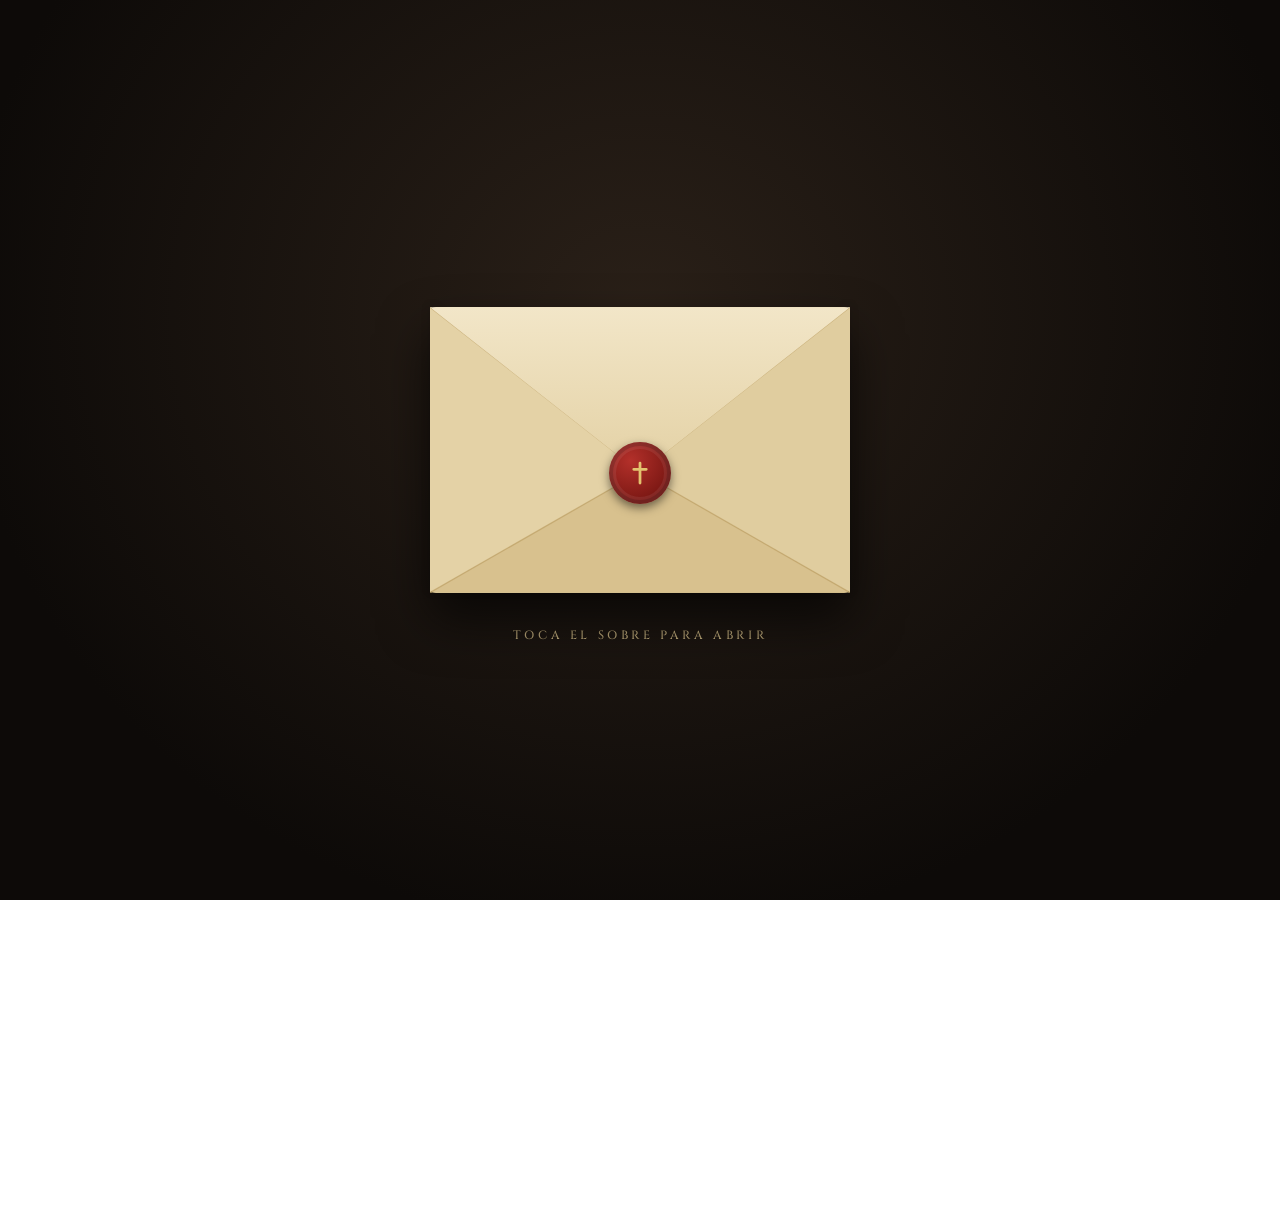
==== index.html @ 45297c43 "Add files via upload" ====
<!DOCTYPE html>
<html lang="es">
<head>
<meta charset="utf-8">
<meta name="viewport" content="width=device-width, initial-scale=1, viewport-fit=cover">
<title>Una carta de bienvenida | La Luz Verdadera</title>
<meta name="description" content="Una carta especial de bienvenida para quienes comienzan a caminar con Cristo.">
<meta property="og:title" content="Una carta de bienvenida">
<meta property="og:description" content="Una carta especial de bienvenida para quienes comienzan a caminar con Cristo.">
<meta property="og:type" content="website">
<meta name="theme-color" content="#0d0a08">
<link rel="preconnect" href="https://fonts.googleapis.com">
<link rel="preconnect" href="https://fonts.gstatic.com" crossorigin>
<link rel="stylesheet" href="https://fonts.googleapis.com/css2?family=Cormorant+Garamond:ital,wght@0,500;0,700;1,500&family=Cinzel:wght@500;700&display=swap">
<link rel="stylesheet" href="styles.css">
</head>
<body>
<main class="scene" id="scene">
  <p class="church" id="church"></p>

  <!-- SOBRE: capas back(1) < carta(2) < front(3) < solapa(4) < sello(6) -->
  <div class="layer env-back"></div>

  <div class="letter-clip" id="letterClip" aria-hidden="true">
    <article class="letter" id="letter">
      <svg class="cross" viewBox="0 0 24 32" width="22" height="30" aria-hidden="true"><path d="M12 2v28M5 11h14" stroke="#8A5F12" stroke-width="2.4" stroke-linecap="round" fill="none"/></svg>
      <h1 id="title"></h1>
      <div class="rule"><span></span></div>
      <div id="body"></div>
      <div class="rule"><span></span></div>
      <blockquote><p id="verse"></p><cite id="ref"></cite></blockquote>
      <p class="closing" id="closing"></p>
      <p class="sign" id="sign"></p>
      <p class="address" id="address"></p>
      <section class="schedule" id="scheduleSection">
        <h2>HORARIOS DE REUNIÓN</h2>
        <ul id="schedule"></ul>
      </section>
      <button class="again" id="again" type="button">CERRAR Y VOLVER A EMPEZAR</button>
    </article>
  </div>

  <div class="layer env-front">
    <svg viewBox="0 0 300 204" preserveAspectRatio="none" width="100%" height="100%" aria-hidden="true">
      <polygon points="0,0 150,118 0,204" fill="#E4D2A6"/>
      <polygon points="300,0 150,118 300,204" fill="#E0CD9F"/>
      <polygon points="0,204 150,118 300,204" fill="#D8C18E"/>
      <path d="M0 0L150 118L300 0M0 204L150 118L300 204" stroke="#B99A5B" stroke-opacity=".55" stroke-width="1" fill="none"/>
    </svg>
  </div>
  <div class="flap"></div>
  <div class="seal" aria-hidden="true"><svg viewBox="0 0 24 24" width="30" height="30"><path d="M12 4v16M7 9h10" stroke="#E3C36F" stroke-width="2.2" stroke-linecap="round" fill="none"/></svg></div>
  <button class="hit" id="open" type="button" aria-label="Abrir la carta de bienvenida"></button>
  <p class="hint">TOCA EL SOBRE PARA ABRIR</p>
</main>
<script src="script.js"></script>
</body>
</html>
---- styles.css ----
/* ===== Carta de bienvenida — estilos ===== */
:root{--ew:min(86vw,420px);--lw:min(92vw,520px);--gold:#C9A24D;--ink:#3B2A1A}
*{box-sizing:border-box}
html,body{margin:0}
body{min-height:100vh;min-height:100svh;background:radial-gradient(ellipse at 50% 35%,#2a2018 0%,#0d0a08 75%) fixed;color:#E8D9B5;font-family:'Cormorant Garamond',Georgia,serif;overflow-x:hidden;-webkit-text-size-adjust:100%}

/* Escena: el sobre queda centrado verticalmente */
.scene{position:relative;width:var(--ew);height:calc(var(--ew)*.68);margin:calc((100vh - var(--ew)*.68)/2) auto 0;margin-top:calc((100svh - var(--ew)*.68)/2);perspective:1100px}
.layer{position:absolute;inset:0}
.church{position:absolute;bottom:calc(100% + 36px);width:112%;left:-6%;margin:0;text-align:center;font:500 11px/1.6 'Cinzel',serif;letter-spacing:.16em;text-transform:uppercase;color:var(--gold);transition:opacity .6s}
.hint{position:absolute;top:calc(100% + 34px);width:100%;margin:0;text-align:center;font:500 12px 'Cinzel',serif;letter-spacing:.3em;color:#b9a577;animation:pulse 2.4s ease-in-out infinite;transition:opacity .5s}
@keyframes pulse{50%{opacity:.45}}

/* Sobre */
.env-back{z-index:1;border-radius:6px;background:linear-gradient(160deg,#EFE2C0,#D6C08A);box-shadow:0 26px 50px rgba(0,0,0,.65);transition:opacity .8s}
.env-front{z-index:3;transition:opacity .8s}
.env-front svg{display:block;filter:drop-shadow(0 -2px 4px rgba(0,0,0,.15))}
.flap{position:absolute;inset:0;z-index:4;clip-path:polygon(0 0,100% 0,50% 58%);transform-origin:50% 0;background:linear-gradient(180deg,#F2E6C8,#D9C28B);transition:transform .9s ease-in-out,z-index 0s .45s,opacity .8s}
.seal{position:absolute;left:50%;top:58%;width:62px;height:62px;margin:-31px 0 0 -31px;z-index:6;border-radius:50%;display:grid;place-items:center;background:radial-gradient(circle at 35% 30%,#B3302A,#7A1713 72%);box-shadow:0 4px 10px rgba(0,0,0,.5),inset 0 0 0 4px rgba(0,0,0,.14),inset 0 0 0 7px rgba(255,255,255,.07);transition:opacity .5s,transform .5s}
.hit{position:absolute;inset:0;z-index:7;background:none;border:0;padding:0;cursor:pointer;-webkit-tap-highlight-color:transparent}
.hit:focus-visible{outline:2px solid var(--gold);outline-offset:6px}

/* Secuencia: seal-off -> flap-open -> rise -> out */
.seal-off .seal{opacity:0;transform:scale(1.35)}
.seal-off .hint,.seal-off .church{opacity:0}
.seal-off .hit{pointer-events:none}
.flap-open .flap{transform:rotateX(180deg);z-index:1}

/* La carta sale por detrás del bolsillo (clip-path recorta lo que queda debajo del sobre) */
.letter-clip{position:absolute;inset:0;z-index:2;visibility:hidden;pointer-events:none;clip-path:inset(-3000% -100% 0 -100%);transition:clip-path 1.4s ease}
.letter-clip.show{visibility:visible}
.letter{position:absolute;left:50%;top:6%;width:var(--lw);transform-origin:50% 0;transform:translate(-50%,0) scale(var(--s0,.7));transition:transform 1.2s cubic-bezier(.45,.05,.2,1)}
.rise .letter{transform:translate(-50%,var(--rise,-120px)) scale(var(--s0,.7))}
.out .letter-clip{z-index:5;pointer-events:auto;clip-path:inset(-3000% -100% -3000% -100%)}
.out .letter{transform:translate(-50%,var(--fy,0px)) scale(1);transition-duration:1.5s}
.out .env-back,.out .env-front,.out .flap,.out .seal{opacity:0}

/* Hoja de pergamino */
.letter{padding:44px 34px 36px;color:var(--ink);text-align:center;border-radius:4px;background:radial-gradient(ellipse at 50% 40%,#FBF3DD 0%,#F3E6C3 68%,#E2CD98 100%);box-shadow:inset 0 0 46px rgba(120,80,20,.32),0 14px 34px rgba(0,0,0,.55)}
.letter::before{content:"";position:absolute;inset:0;border-radius:4px;pointer-events:none;mix-blend-mode:multiply;opacity:.35;background:url("data:image/svg+xml;utf8,<svg xmlns='http://www.w3.org/2000/svg' width='200' height='200'><filter id='n'><feTurbulence type='fractalNoise' baseFrequency='.8' numOctaves='2'/><feColorMatrix values='0 0 0 0 .45 0 0 0 0 .32 0 0 0 0 .15 0 0 0 .5 0'/></filter><rect width='200' height='200' filter='url(%23n)'/></svg>")}
.letter>*{position:relative}
.cross{display:block;margin:0 auto 10px}
h1{margin:0;font:700 clamp(22px,6vw,30px)/1.2 'Cinzel',serif;letter-spacing:.08em}
.rule{margin:16px auto;display:flex;align-items:center;gap:10px;max-width:220px}
.rule::before,.rule::after{content:"";flex:1;height:1px;background:linear-gradient(90deg,transparent,#B58A2E)}
.rule::after{background:linear-gradient(270deg,transparent,#B58A2E)}
.rule span{width:7px;height:7px;transform:rotate(45deg);background:#B58A2E}
.letter p{margin:0 0 14px;font-size:clamp(18px,4.6vw,21px);line-height:1.45;font-weight:500}
.letter .greet{text-align:left;font-weight:700}
.letter .para{text-align:left}
blockquote{margin:0 0 18px;padding:0 6px}
blockquote p{font-style:italic;margin-bottom:6px!important}
.address{margin:22px auto 0!important;max-width:340px;font-size:15px!important;line-height:1.35!important;font-style:italic;color:#72552a}
.schedule[hidden]{display:none}
cite{display:block;font:500 13px 'Cinzel',serif;letter-spacing:.12em;color:#8A5F12;font-style:normal}
.closing{margin:18px 0 0!important;font-style:italic}
.sign{font-weight:700!important;margin-bottom:6px!important}
.schedule{margin-top:20px;padding-top:18px;border-top:1px solid rgba(181,138,46,.6)}
h2{margin:0 0 12px;font:700 14px 'Cinzel',serif;letter-spacing:.2em;color:#8A5F12}
ul{list-style:none;margin:0;padding:0}
li{margin:0 0 10px;font-size:clamp(17px,4.4vw,20px);line-height:1.35}
li b{display:block;font-family:'Cinzel',serif;font-size:.8em;letter-spacing:.1em}
.again{margin-top:22px;padding:13px 22px;max-width:100%;font:700 12px 'Cinzel',serif;letter-spacing:.16em;color:#F3E6C3;background:#3B2A1A;border:1px solid #B58A2E;border-radius:999px;cursor:pointer;-webkit-tap-highlight-color:transparent}
.again:focus-visible{outline:2px solid #8A5F12;outline-offset:3px}

/* Accesibilidad: sin animaciones para quien las reduce */
@media(max-width:380px){.letter{padding:34px 22px 28px}.church{font-size:9px;letter-spacing:.1em}.hint{font-size:10px;letter-spacing:.18em}.seal{width:54px;height:54px;margin:-27px 0 0 -27px}}
@media (prefers-reduced-motion:reduce){*,*::before,*::after{transition-duration:.01s!important;transition-delay:0s!important;animation:none!important}}
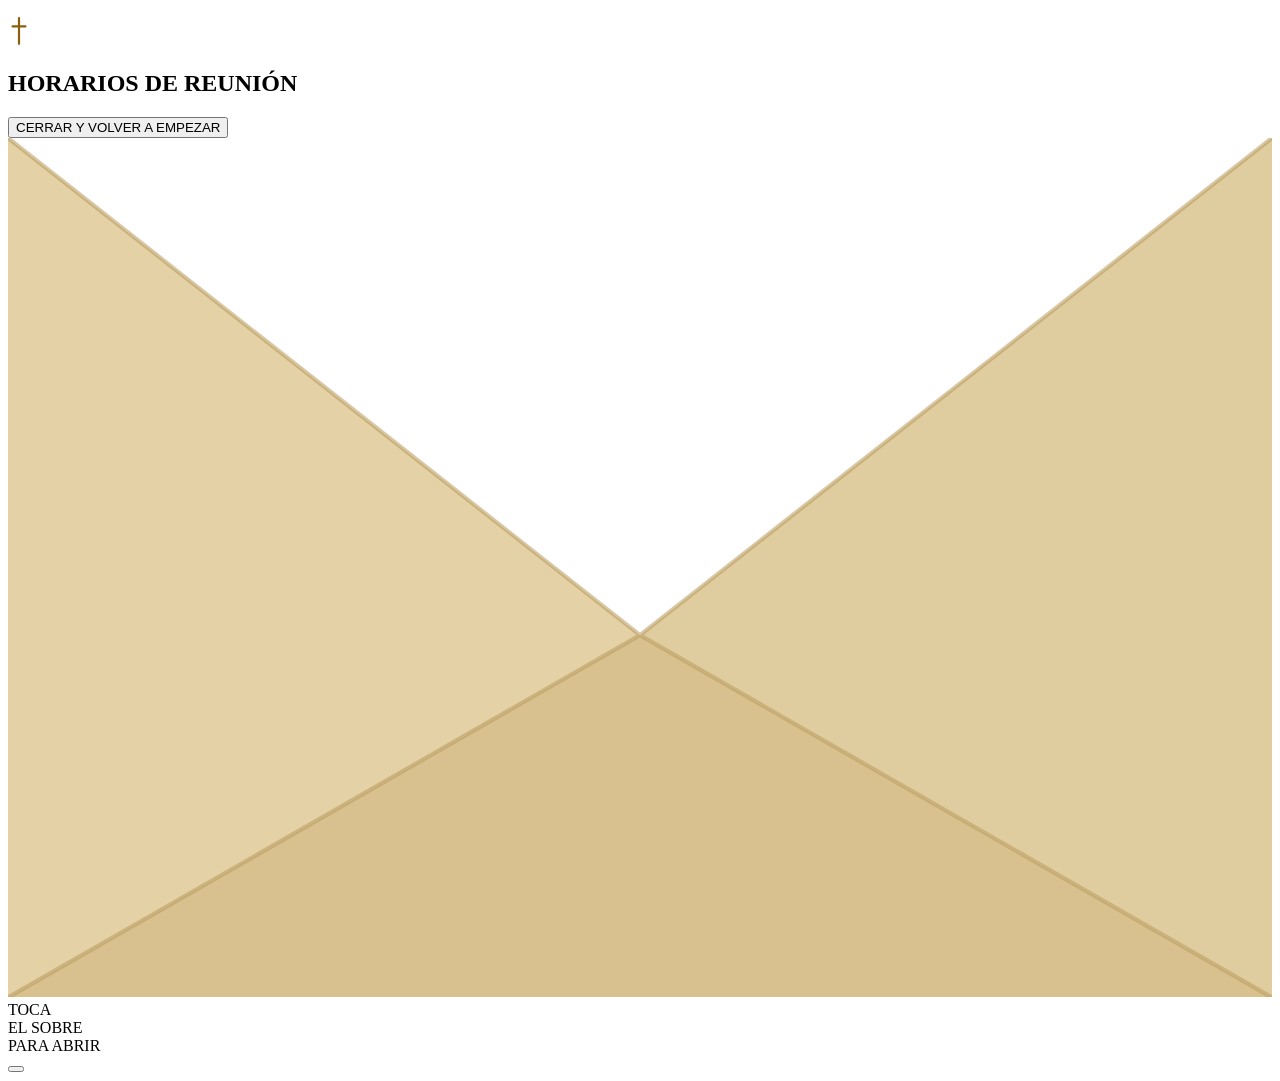
==== commit 0d48b3f6: "Rename index (1).html to index.html" ====
--- a/index.html
+++ b/index.html
@@ -49,9 +49,8 @@
     </svg>
   </div>
   <div class="flap"></div>
-  <div class="seal" aria-hidden="true"><svg viewBox="0 0 24 24" width="30" height="30"><path d="M12 4v16M7 9h10" stroke="#E3C36F" stroke-width="2.2" stroke-linecap="round" fill="none"/></svg></div>
+  <div class="seal" aria-hidden="true"><span class="seal-text">TOCA<br>EL SOBRE<br>PARA ABRIR</span></div>
   <button class="hit" id="open" type="button" aria-label="Abrir la carta de bienvenida"></button>
-  <p class="hint">TOCA EL SOBRE PARA ABRIR</p>
 </main>
 <script src="script.js"></script>
 </body>
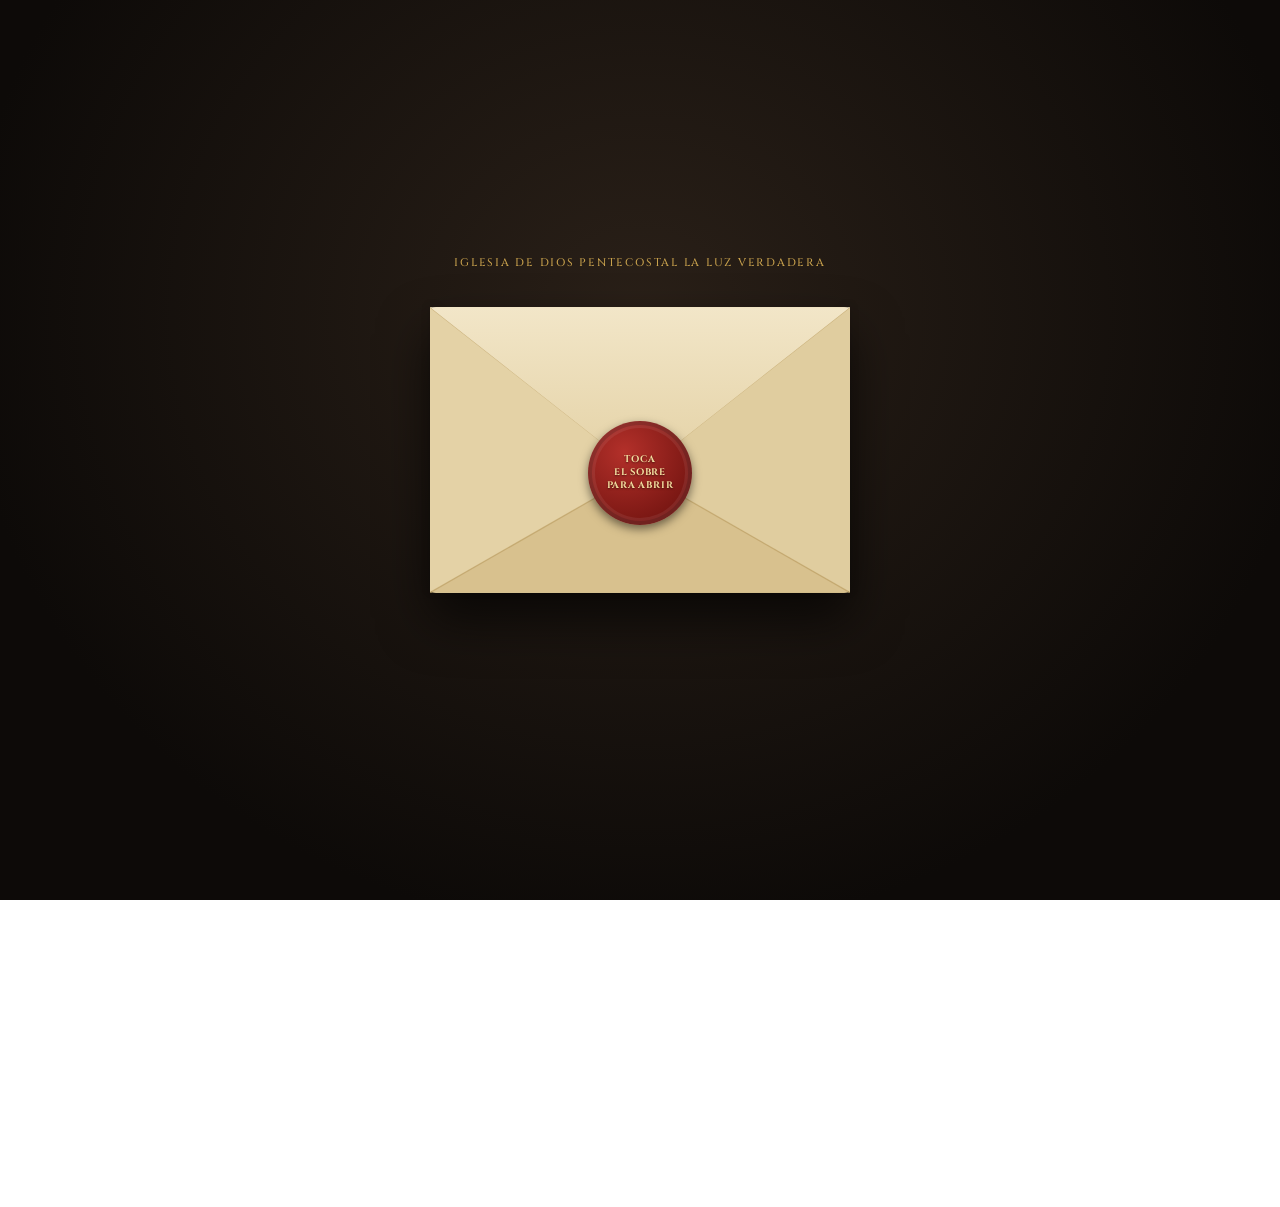
==== commit ca293e01: "Rename index (2).html to index.html" ====
--- a/index.html
+++ b/index.html
@@ -8,6 +8,14 @@
 <meta property="og:title" content="Una carta de bienvenida">
 <meta property="og:description" content="Una carta especial de bienvenida para quienes comienzan a caminar con Cristo.">
 <meta property="og:type" content="website">
+<meta property="og:url" content="https://raydisjosuemendezbatista-sudo.github.io/carta-de-invitaci-n-/">
+<meta property="og:image" content="https://raydisjosuemendezbatista-sudo.github.io/carta-de-invitaci-n-/preview.jpg">
+<meta property="og:image:type" content="image/jpeg">
+<meta property="og:image:width" content="1200">
+<meta property="og:image:height" content="630">
+<meta property="og:image:alt" content="Sobre con sello rojo y cruz: carta de bienvenida de la Iglesia de Dios Pentecostal La Luz Verdadera">
+<meta name="twitter:card" content="summary_large_image">
+<meta name="twitter:image" content="https://raydisjosuemendezbatista-sudo.github.io/carta-de-invitaci-n-/preview.jpg">
 <meta name="theme-color" content="#0d0a08">
 <link rel="preconnect" href="https://fonts.googleapis.com">
 <link rel="preconnect" href="https://fonts.gstatic.com" crossorigin>
--- a/styles.css
+++ b/styles.css
@@ -0,0 +1,68 @@
+/* ===== Carta de bienvenida — estilos ===== */
+:root{--ew:min(86vw,420px);--lw:min(92vw,520px);--gold:#C9A24D;--ink:#3B2A1A}
+*{box-sizing:border-box}
+html,body{margin:0}
+body{min-height:100vh;min-height:100svh;background:radial-gradient(ellipse at 50% 35%,#2a2018 0%,#0d0a08 75%) fixed;color:#E8D9B5;font-family:'Cormorant Garamond',Georgia,serif;overflow-x:hidden;-webkit-text-size-adjust:100%}
+
+/* Escena: el sobre queda centrado verticalmente */
+.scene{position:relative;width:var(--ew);height:calc(var(--ew)*.68);margin:calc((100vh - var(--ew)*.68)/2) auto 0;margin-top:calc((100svh - var(--ew)*.68)/2);perspective:1100px}
+.layer{position:absolute;inset:0}
+.church{position:absolute;bottom:calc(100% + 36px);width:112%;left:-6%;margin:0;text-align:center;font:500 11px/1.6 'Cinzel',serif;letter-spacing:.16em;text-transform:uppercase;color:var(--gold);transition:opacity .6s}
+@keyframes pulse{50%{opacity:.45}}
+
+/* Sobre */
+.env-back{z-index:1;border-radius:6px;background:linear-gradient(160deg,#EFE2C0,#D6C08A);box-shadow:0 26px 50px rgba(0,0,0,.65);transition:opacity .8s}
+.env-front{z-index:3;transition:opacity .8s}
+.env-front svg{display:block;filter:drop-shadow(0 -2px 4px rgba(0,0,0,.15))}
+.flap{position:absolute;inset:0;z-index:4;clip-path:polygon(0 0,100% 0,50% 58%);transform-origin:50% 0;background:linear-gradient(180deg,#F2E6C8,#D9C28B);transition:transform .9s ease-in-out,z-index 0s .45s,opacity .8s}
+.seal{position:absolute;left:50%;top:58%;width:104px;height:104px;margin:-52px 0 0 -52px;z-index:6;border-radius:50%;display:grid;place-items:center;background:radial-gradient(circle at 35% 30%,#B3302A,#7A1713 72%);box-shadow:0 4px 10px rgba(0,0,0,.5),inset 0 0 0 4px rgba(0,0,0,.14),inset 0 0 0 7px rgba(255,255,255,.07);transition:opacity .5s,transform .5s}
+.seal-text{font:700 9.5px/1.4 'Cinzel',serif;letter-spacing:.08em;text-align:center;color:#F3DFA0;text-shadow:0 1px 2px rgba(0,0,0,.5);animation:pulse 2.4s ease-in-out infinite}
+.hit{position:absolute;inset:0;z-index:7;background:none;border:0;padding:0;cursor:pointer;-webkit-tap-highlight-color:transparent}
+.hit:focus-visible{outline:2px solid var(--gold);outline-offset:6px}
+
+/* Secuencia: seal-off -> flap-open -> rise -> out */
+.seal-off .seal{opacity:0;transform:scale(1.35)}
+.seal-off .church{opacity:0}
+.seal-off .hit{pointer-events:none}
+.flap-open .flap{transform:rotateX(180deg);z-index:1}
+
+/* La carta sale por detrás del bolsillo (clip-path recorta lo que queda debajo del sobre) */
+.letter-clip{position:absolute;inset:0;z-index:2;visibility:hidden;pointer-events:none;clip-path:inset(-3000% -100% 0 -100%);transition:clip-path 1.4s ease}
+.letter-clip.show{visibility:visible}
+.letter{position:absolute;left:50%;top:6%;width:var(--lw);transform-origin:50% 0;transform:translate(-50%,0) scale(var(--s0,.7));transition:transform 1.2s cubic-bezier(.45,.05,.2,1)}
+.rise .letter{transform:translate(-50%,var(--rise,-120px)) scale(var(--s0,.7))}
+.out .letter-clip{z-index:5;pointer-events:auto;clip-path:inset(-3000% -100% -3000% -100%)}
+.out .letter{transform:translate(-50%,var(--fy,0px)) scale(1);transition-duration:1.5s}
+.out .env-back,.out .env-front,.out .flap,.out .seal{opacity:0}
+
+/* Hoja de pergamino */
+.letter{padding:44px 34px 36px;color:var(--ink);text-align:center;border-radius:4px;background:radial-gradient(ellipse at 50% 40%,#FBF3DD 0%,#F3E6C3 68%,#E2CD98 100%);box-shadow:inset 0 0 46px rgba(120,80,20,.32),0 14px 34px rgba(0,0,0,.55)}
+.letter::before{content:"";position:absolute;inset:0;border-radius:4px;pointer-events:none;mix-blend-mode:multiply;opacity:.35;background:url("data:image/svg+xml;utf8,<svg xmlns='http://www.w3.org/2000/svg' width='200' height='200'><filter id='n'><feTurbulence type='fractalNoise' baseFrequency='.8' numOctaves='2'/><feColorMatrix values='0 0 0 0 .45 0 0 0 0 .32 0 0 0 0 .15 0 0 0 .5 0'/></filter><rect width='200' height='200' filter='url(%23n)'/></svg>")}
+.letter>*{position:relative}
+.cross{display:block;margin:0 auto 10px}
+h1{margin:0;font:700 clamp(22px,6vw,30px)/1.2 'Cinzel',serif;letter-spacing:.08em}
+.rule{margin:16px auto;display:flex;align-items:center;gap:10px;max-width:220px}
+.rule::before,.rule::after{content:"";flex:1;height:1px;background:linear-gradient(90deg,transparent,#B58A2E)}
+.rule::after{background:linear-gradient(270deg,transparent,#B58A2E)}
+.rule span{width:7px;height:7px;transform:rotate(45deg);background:#B58A2E}
+.letter p{margin:0 0 14px;font-size:clamp(18px,4.6vw,21px);line-height:1.45;font-weight:500}
+.letter .greet{text-align:left;font-weight:700}
+.letter .para{text-align:left}
+blockquote{margin:0 0 18px;padding:0 6px}
+blockquote p{font-style:italic;margin-bottom:6px!important}
+.address{margin:22px auto 0!important;max-width:340px;font-size:15px!important;line-height:1.35!important;font-style:italic;color:#72552a}
+.schedule[hidden]{display:none}
+cite{display:block;font:500 13px 'Cinzel',serif;letter-spacing:.12em;color:#8A5F12;font-style:normal}
+.closing{margin:18px 0 0!important;font-style:italic}
+.sign{font-weight:700!important;margin-bottom:6px!important}
+.schedule{margin-top:20px;padding-top:18px;border-top:1px solid rgba(181,138,46,.6)}
+h2{margin:0 0 12px;font:700 14px 'Cinzel',serif;letter-spacing:.2em;color:#8A5F12}
+ul{list-style:none;margin:0;padding:0}
+li{margin:0 0 10px;font-size:clamp(17px,4.4vw,20px);line-height:1.35}
+li b{display:block;font-family:'Cinzel',serif;font-size:.8em;letter-spacing:.1em}
+.again{margin-top:22px;padding:13px 22px;max-width:100%;font:700 12px 'Cinzel',serif;letter-spacing:.16em;color:#F3E6C3;background:#3B2A1A;border:1px solid #B58A2E;border-radius:999px;cursor:pointer;-webkit-tap-highlight-color:transparent}
+.again:focus-visible{outline:2px solid #8A5F12;outline-offset:3px}
+
+/* Accesibilidad: sin animaciones para quien las reduce */
+@media(max-width:380px){.letter{padding:34px 22px 28px}.church{font-size:9px;letter-spacing:.1em}.seal{width:92px;height:92px;margin:-46px 0 0 -46px}.seal-text{font-size:8.5px;letter-spacing:.06em}}
+@media (prefers-reduced-motion:reduce){*,*::before,*::after{transition-duration:.01s!important;transition-delay:0s!important;animation:none!important}}
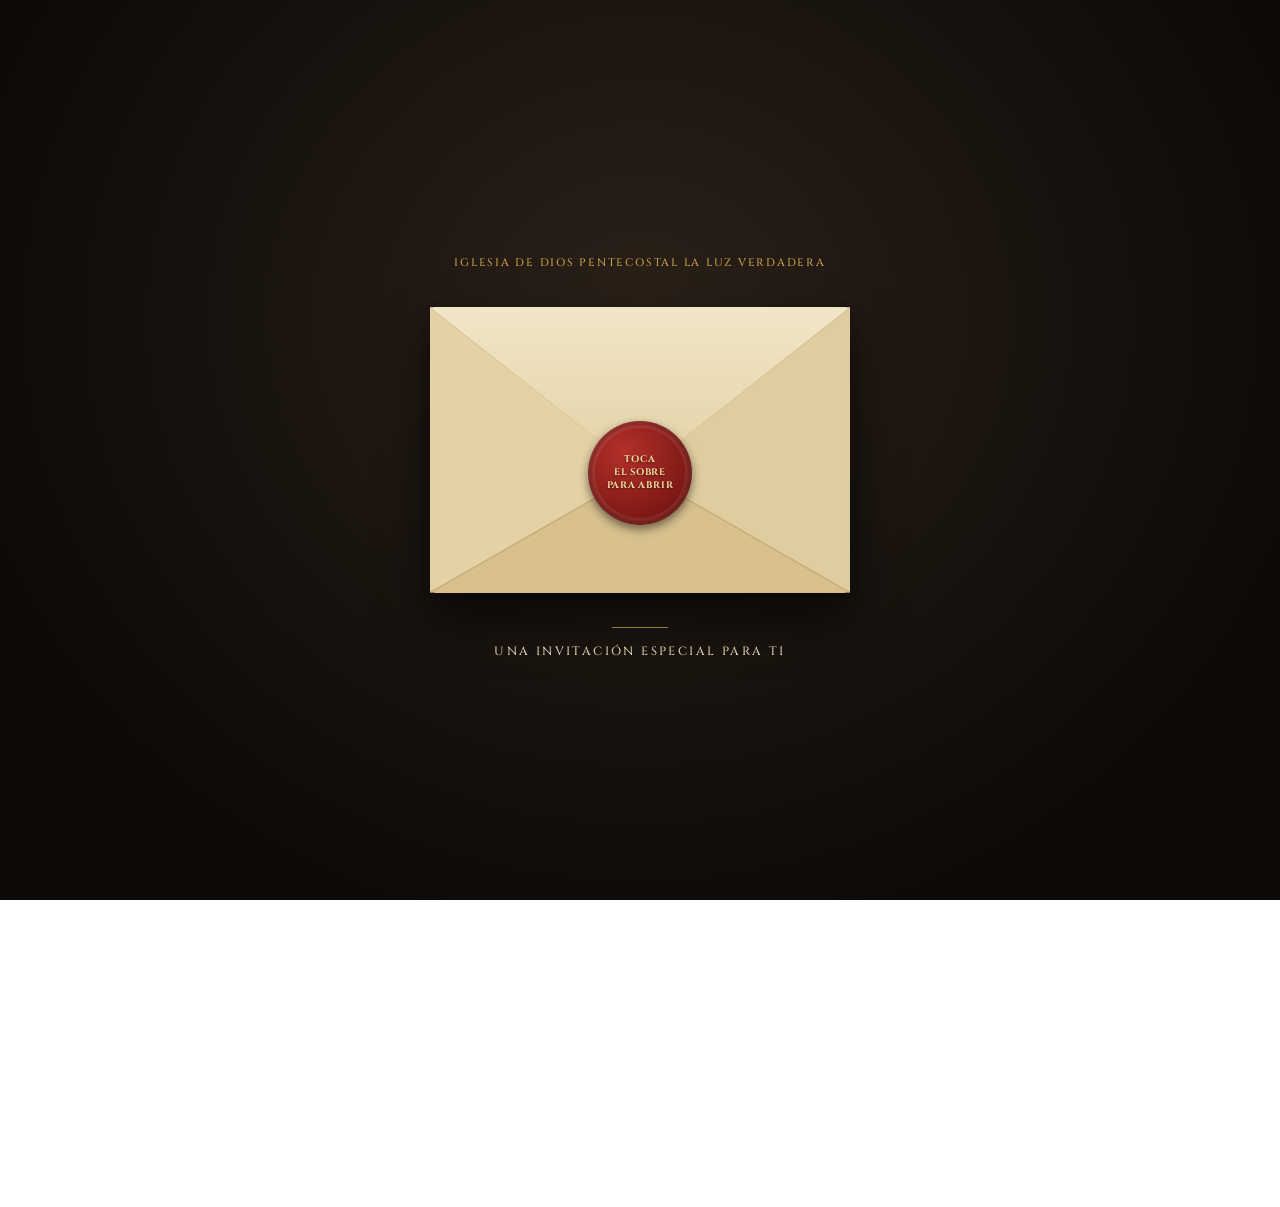
==== commit d0014f35: "Add files via upload" ====
--- a/index.html
+++ b/index.html
@@ -3,17 +3,17 @@
 <head>
 <meta charset="utf-8">
 <meta name="viewport" content="width=device-width, initial-scale=1, viewport-fit=cover">
-<title>Una carta de bienvenida | La Luz Verdadera</title>
-<meta name="description" content="Una carta especial de bienvenida para quienes comienzan a caminar con Cristo.">
-<meta property="og:title" content="Una carta de bienvenida">
-<meta property="og:description" content="Una carta especial de bienvenida para quienes comienzan a caminar con Cristo.">
+<title>Estás invitado | Culto especial de bienvenida | La Luz Verdadera</title>
+<meta name="description" content="Culto especial de bienvenida para nuevos creyentes. Sábado 28 de noviembre, 6:00 p. m. Iglesia La Luz Verdadera, Barahona.">
+<meta property="og:title" content="Estás invitado: culto especial de bienvenida">
+<meta property="og:description" content="Para nuevos creyentes. Sábado 28 de noviembre, 6:00 p. m. Aparta la fecha y ven con el corazón dispuesto.">
 <meta property="og:type" content="website">
 <meta property="og:url" content="https://raydisjosuemendezbatista-sudo.github.io/carta-de-invitaci-n-/">
 <meta property="og:image" content="https://raydisjosuemendezbatista-sudo.github.io/carta-de-invitaci-n-/preview.jpg">
 <meta property="og:image:type" content="image/jpeg">
 <meta property="og:image:width" content="1200">
-<meta property="og:image:height" content="630">
-<meta property="og:image:alt" content="Sobre con sello rojo y cruz: carta de bienvenida de la Iglesia de Dios Pentecostal La Luz Verdadera">
+<meta property="og:image:height" content="1200">
+<meta property="og:image:alt" content="Sobre con sello rojo y cruz: invitación al culto especial de bienvenida, sábado 28 de noviembre, Iglesia de Dios Pentecostal La Luz Verdadera">
 <meta name="twitter:card" content="summary_large_image">
 <meta name="twitter:image" content="https://raydisjosuemendezbatista-sudo.github.io/carta-de-invitaci-n-/preview.jpg">
 <meta name="theme-color" content="#0d0a08">
@@ -31,19 +31,29 @@
 
   <div class="letter-clip" id="letterClip" aria-hidden="true">
     <article class="letter" id="letter">
-      <svg class="cross" viewBox="0 0 24 32" width="22" height="30" aria-hidden="true"><path d="M12 2v28M5 11h14" stroke="#8A5F12" stroke-width="2.4" stroke-linecap="round" fill="none"/></svg>
+      <div class="frame" aria-hidden="true"></div>
+
+      <p class="eyebrow">
+        <svg class="cross" viewBox="0 0 24 32" width="14" height="19" aria-hidden="true"><path d="M12 2v28M5 11h14" stroke="#8A5F12" stroke-width="2.6" stroke-linecap="round" fill="none"/></svg>
+        <span id="eyebrow"></span>
+      </p>
       <h1 id="title"></h1>
       <div class="rule"><span></span></div>
-      <div id="body"></div>
-      <div class="rule"><span></span></div>
+
       <blockquote><p id="verse"></p><cite id="ref"></cite></blockquote>
-      <p class="closing" id="closing"></p>
-      <p class="sign" id="sign"></p>
-      <p class="address" id="address"></p>
-      <section class="schedule" id="scheduleSection">
-        <h2>HORARIOS DE REUNIÓN</h2>
-        <ul id="schedule"></ul>
+
+      <section class="event" id="event" aria-label="Fecha y hora del culto">
+        <p class="ev-label" id="evLabel"></p>
+        <p class="ev-day" id="evDay"></p>
+        <p class="ev-time" id="evTime"></p>
+        <p class="ev-place" id="evPlace"></p>
       </section>
+
+      <p class="pledge"><strong id="pledgeStrong"></strong> <span id="pledgeText"></span></p>
+
+      <button class="rsvp" id="rsvp" type="button"></button>
+      <p class="sign"><span id="closing"></span> <b id="sign"></b></p>
+
       <button class="again" id="again" type="button">CERRAR Y VOLVER A EMPEZAR</button>
     </article>
   </div>
@@ -58,7 +68,8 @@
   </div>
   <div class="flap"></div>
   <div class="seal" aria-hidden="true"><span class="seal-text">TOCA<br>EL SOBRE<br>PARA ABRIR</span></div>
-  <button class="hit" id="open" type="button" aria-label="Abrir la carta de bienvenida"></button>
+  <p class="tag" id="tag"></p>
+  <button class="hit" id="open" type="button" aria-label="Abrir la invitación"></button>
 </main>
 <script src="script.js"></script>
 </body>
--- a/styles.css
+++ b/styles.css
@@ -7,6 +7,9 @@
 /* Escena: el sobre queda centrado verticalmente */
 .scene{position:relative;width:var(--ew);height:calc(var(--ew)*.68);margin:calc((100vh - var(--ew)*.68)/2) auto 0;margin-top:calc((100svh - var(--ew)*.68)/2);perspective:1100px}
 .layer{position:absolute;inset:0}
+.tag{position:absolute;top:calc(100% + 34px);left:-6%;width:112%;margin:0;text-align:center;font:500 12px/1.6 'Cinzel',serif;letter-spacing:.2em;text-transform:uppercase;color:#E8D9B5;transition:opacity .6s}
+.tag::before{content:"";display:block;width:56px;height:1px;margin:0 auto 14px;background:var(--gold)}
+.seal-off .tag{opacity:0}
 .church{position:absolute;bottom:calc(100% + 36px);width:112%;left:-6%;margin:0;text-align:center;font:500 11px/1.6 'Cinzel',serif;letter-spacing:.16em;text-transform:uppercase;color:var(--gold);transition:opacity .6s}
 @keyframes pulse{50%{opacity:.45}}
 
@@ -35,34 +38,52 @@
 .out .letter{transform:translate(-50%,var(--fy,0px)) scale(1);transition-duration:1.5s}
 .out .env-back,.out .env-front,.out .flap,.out .seal{opacity:0}
 
-/* Hoja de pergamino */
-.letter{padding:44px 34px 36px;color:var(--ink);text-align:center;border-radius:4px;background:radial-gradient(ellipse at 50% 40%,#FBF3DD 0%,#F3E6C3 68%,#E2CD98 100%);box-shadow:inset 0 0 46px rgba(120,80,20,.32),0 14px 34px rgba(0,0,0,.55)}
+/* Hoja de pergamino: SIEMPRE cuadrada. Todo se mide en "em" y el em depende del ancho,
+   así la carta escala completa y mantiene su forma en cualquier pantalla. */
+.letter{--lw:min(92vw,520px);font-size:calc(var(--lw)*.039);aspect-ratio:1/1;display:flex;flex-direction:column;justify-content:center;align-items:center;padding:1.15em 1.9em;color:var(--ink);text-align:center;border-radius:4px;background:radial-gradient(ellipse at 50% 38%,#FDF6E2 0%,#F3E6C3 66%,#E2CD98 100%);box-shadow:inset 0 0 46px rgba(120,80,20,.32),0 14px 34px rgba(0,0,0,.55)}
 .letter::before{content:"";position:absolute;inset:0;border-radius:4px;pointer-events:none;mix-blend-mode:multiply;opacity:.35;background:url("data:image/svg+xml;utf8,<svg xmlns='http://www.w3.org/2000/svg' width='200' height='200'><filter id='n'><feTurbulence type='fractalNoise' baseFrequency='.8' numOctaves='2'/><feColorMatrix values='0 0 0 0 .45 0 0 0 0 .32 0 0 0 0 .15 0 0 0 .5 0'/></filter><rect width='200' height='200' filter='url(%23n)'/></svg>")}
-.letter>*{position:relative}
-.cross{display:block;margin:0 auto 10px}
-h1{margin:0;font:700 clamp(22px,6vw,30px)/1.2 'Cinzel',serif;letter-spacing:.08em}
-.rule{margin:16px auto;display:flex;align-items:center;gap:10px;max-width:220px}
+.letter>*{position:relative;max-width:100%}
+.letter>.frame{position:absolute;inset:.6em;border:2px solid rgba(138,95,18,.75);border-radius:2px;pointer-events:none;max-width:none}
+.frame::before{content:"";position:absolute;inset:.25em;border:1px solid rgba(181,138,46,.7)}
+.frame::after{content:"";position:absolute;left:50%;top:-.42em;width:.62em;height:.62em;margin-left:-.31em;transform:rotate(45deg);background:#B58A2E;box-shadow:0 0 0 .18em #F6EBCB}
+
+.eyebrow{display:flex;align-items:center;justify-content:center;gap:.7em;margin:0;font:700 .72em/1 'Cinzel',serif;letter-spacing:.26em;color:#8A5F12}
+.eyebrow .cross{width:.95em;height:1.3em;flex:none}
+.eyebrow::before,.eyebrow::after{content:"";width:2.4em;height:1px;background:linear-gradient(90deg,transparent,#B58A2E)}
+.eyebrow::after{background:linear-gradient(270deg,transparent,#B58A2E)}
+h1{margin:.4em 0 0;font:700 1.55em/1.1 'Cinzel',serif;letter-spacing:.07em;color:var(--ink);text-shadow:0 1px 0 rgba(255,255,255,.5)}
+.rule{margin:.4em auto .4em;display:flex;align-items:center;gap:.6em;width:9em}
 .rule::before,.rule::after{content:"";flex:1;height:1px;background:linear-gradient(90deg,transparent,#B58A2E)}
 .rule::after{background:linear-gradient(270deg,transparent,#B58A2E)}
-.rule span{width:7px;height:7px;transform:rotate(45deg);background:#B58A2E}
-.letter p{margin:0 0 14px;font-size:clamp(18px,4.6vw,21px);line-height:1.45;font-weight:500}
-.letter .greet{text-align:left;font-weight:700}
-.letter .para{text-align:left}
-blockquote{margin:0 0 18px;padding:0 6px}
-blockquote p{font-style:italic;margin-bottom:6px!important}
-.address{margin:22px auto 0!important;max-width:340px;font-size:15px!important;line-height:1.35!important;font-style:italic;color:#72552a}
-.schedule[hidden]{display:none}
-cite{display:block;font:500 13px 'Cinzel',serif;letter-spacing:.12em;color:#8A5F12;font-style:normal}
-.closing{margin:18px 0 0!important;font-style:italic}
-.sign{font-weight:700!important;margin-bottom:6px!important}
-.schedule{margin-top:20px;padding-top:18px;border-top:1px solid rgba(181,138,46,.6)}
-h2{margin:0 0 12px;font:700 14px 'Cinzel',serif;letter-spacing:.2em;color:#8A5F12}
-ul{list-style:none;margin:0;padding:0}
-li{margin:0 0 10px;font-size:clamp(17px,4.4vw,20px);line-height:1.35}
-li b{display:block;font-family:'Cinzel',serif;font-size:.8em;letter-spacing:.1em}
-.again{margin-top:22px;padding:13px 22px;max-width:100%;font:700 12px 'Cinzel',serif;letter-spacing:.16em;color:#F3E6C3;background:#3B2A1A;border:1px solid #B58A2E;border-radius:999px;cursor:pointer;-webkit-tap-highlight-color:transparent}
-.again:focus-visible{outline:2px solid #8A5F12;outline-offset:3px}
+.rule span{width:.45em;height:.45em;transform:rotate(45deg);background:#B58A2E}
+
+blockquote{margin:0 0 .6em;padding:0}
+blockquote p{margin:0 0 .15em;font-size:.98em;line-height:1.25;font-style:italic;font-weight:500}
+cite{display:block;font:500 .62em 'Cinzel',serif;letter-spacing:.14em;color:#8A5F12;font-style:normal}
+
+/* Tarjeta de la fecha: es lo primero que debe verse */
+.event{width:100%;margin:0 0 .65em;padding:.65em .8em .6em;border-radius:.35em;border:1px solid #C9A24D;background:radial-gradient(ellipse at 50% 0%,#3A2A19 0%,#1B120A 78%);box-shadow:0 .3em .9em rgba(60,35,5,.45),inset 0 0 0 .22em #1B120A,inset 0 0 0 .27em rgba(201,162,77,.55)}
+.event p{margin:0}
+.ev-label{font:700 .62em/1.5 'Cinzel',serif;letter-spacing:.2em;text-transform:uppercase;color:#C9A24D}
+.ev-day{margin-top:.15em!important;font:700 1.8em/1.1 'Cormorant Garamond',Georgia,serif;color:#F7E4A6;text-shadow:0 0 .8em rgba(201,162,77,.35)}
+.ev-time{margin-top:.1em!important;font:700 1em/1.2 'Cinzel',serif;letter-spacing:.2em;color:#FFF3CC}
+.ev-place{margin-top:.4em!important;font:500 .8em/1.25 'Cormorant Garamond',Georgia,serif;font-style:italic;color:#D9C48F}
+
+.pledge{margin:0 0 .6em;font-size:1em;line-height:1.28;font-weight:500}
+.pledge strong{font-weight:700}
+
+.rsvp{margin:0;padding:.85em 1.7em;max-width:100%;font:700 .78em/1 'Cinzel',serif;letter-spacing:.18em;color:#2A1A0B;background:linear-gradient(180deg,#E9C877,#C79A3A);border:1px solid #8A5F12;border-radius:999px;box-shadow:0 .25em .7em rgba(90,55,5,.4),inset 0 1px 0 rgba(255,255,255,.55);cursor:pointer;-webkit-tap-highlight-color:transparent;transition:transform .15s,filter .2s}
+.rsvp:hover{filter:brightness(1.06)}
+.rsvp:active{transform:scale(.97)}
+.rsvp:focus-visible{outline:2px solid #3B2A1A;outline-offset:3px}
+.rsvp.done{background:#3B2A1A;color:#F3DFA0;border-color:#C9A24D;box-shadow:none;cursor:default}
+.sign{margin:.55em 0 0;font-size:.95em;line-height:1.2;font-style:italic}
+.sign b{font-style:normal;font-weight:700}
+
+/* Botón para cerrar: fuera de la hoja, debajo, para no restarle espacio */
+.letter>.again{position:absolute;left:50%;top:calc(100% + 1.4em);transform:translateX(-50%);margin:0;padding:12px 20px;font:700 11px 'Cinzel',serif;letter-spacing:.16em;white-space:nowrap;color:#E8D9B5;background:rgba(20,14,9,.6);border:1px solid rgba(201,162,77,.7);border-radius:999px;cursor:pointer;-webkit-tap-highlight-color:transparent}
+.again:focus-visible{outline:2px solid var(--gold);outline-offset:3px}
 
 /* Accesibilidad: sin animaciones para quien las reduce */
-@media(max-width:380px){.letter{padding:34px 22px 28px}.church{font-size:9px;letter-spacing:.1em}.seal{width:92px;height:92px;margin:-46px 0 0 -46px}.seal-text{font-size:8.5px;letter-spacing:.06em}}
+@media(max-width:380px){.tag{font-size:10px;letter-spacing:.14em}.church{font-size:9px;letter-spacing:.1em}.seal{width:92px;height:92px;margin:-46px 0 0 -46px}.seal-text{font-size:8.5px;letter-spacing:.06em}}
 @media (prefers-reduced-motion:reduce){*,*::before,*::after{transition-duration:.01s!important;transition-delay:0s!important;animation:none!important}}
